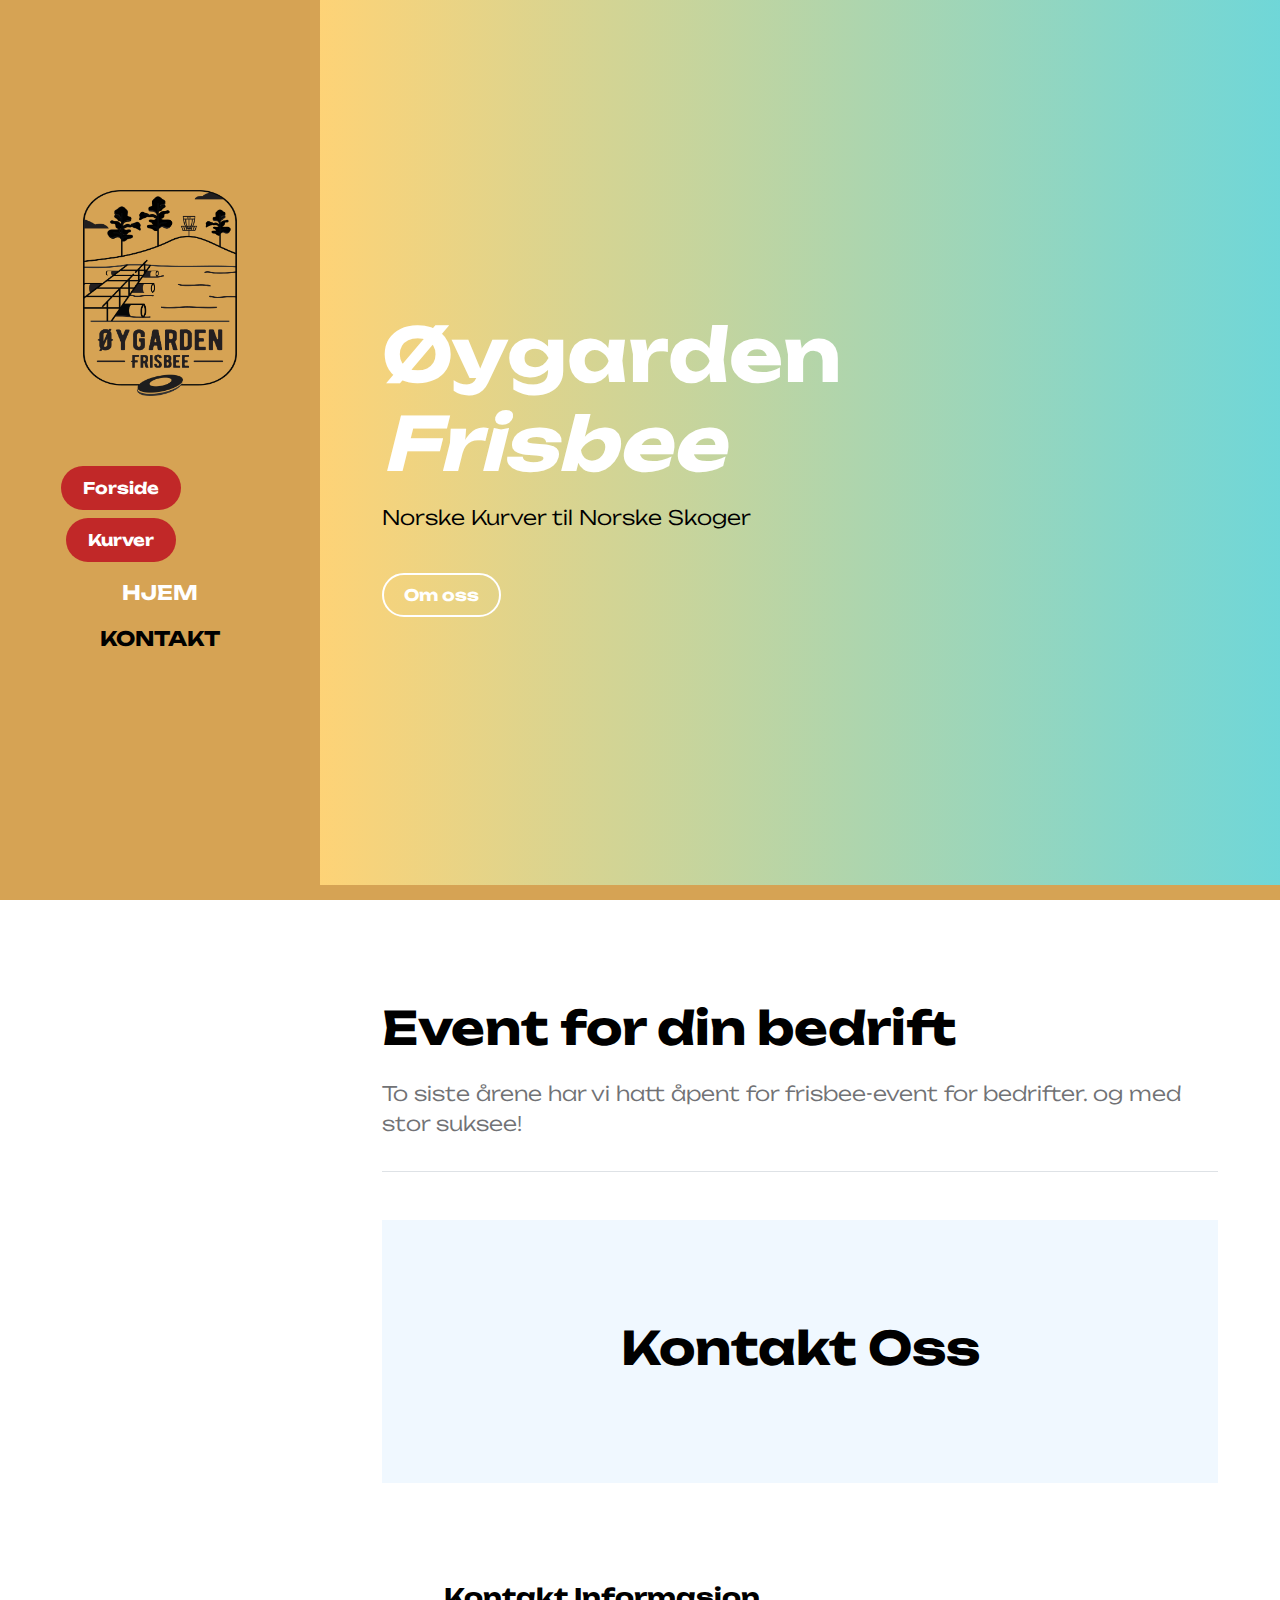
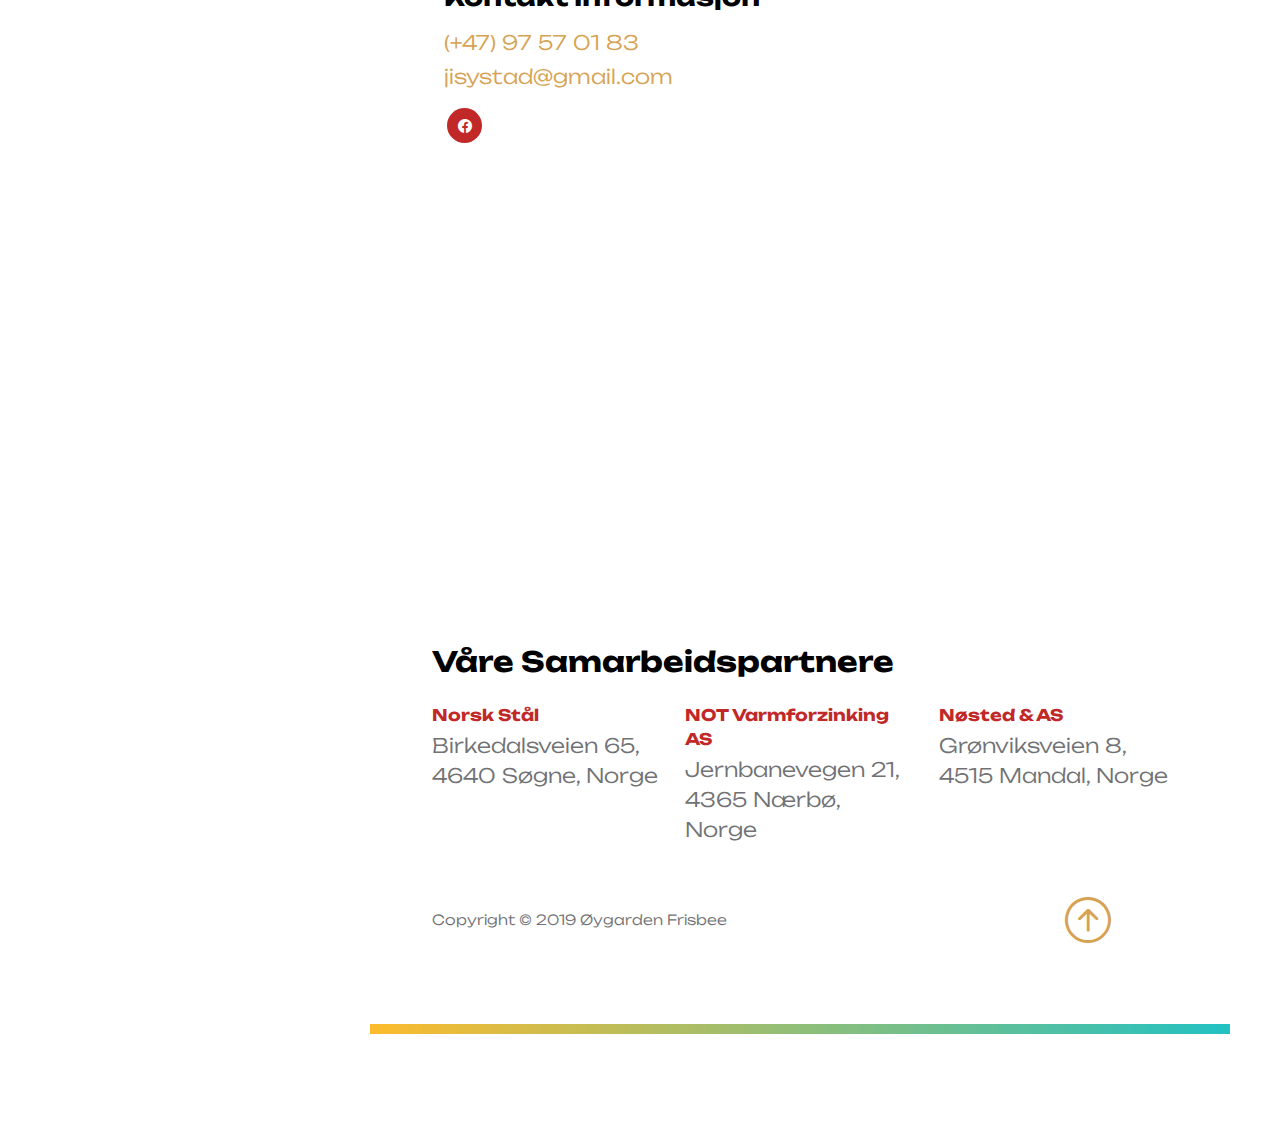
==== Frisbee_event.html @ 2bc6d555 "..." ====
<!doctype html>

<html lang="en">
    <head>
        <meta name="google-site-verification" content="99GQtSZN6uLijTsMwN8VBqobpxUEq3Imoh3JrUAR_5c" />
        <meta charset="utf-8">
        <meta name="viewport" content="width=device-width, initial-scale=1">

        <meta name="description" content="">
        <meta name="author" content="">

        <title>Øygarden</title>

        <!-- CSS FILES -->        
        <link rel="preconnect" href="https://fonts.googleapis.com">
        
        <link rel="preconnect" href="https://fonts.gstatic.com" crossorigin>

        <link href="https://fonts.googleapis.com/css2?family=Unbounded:wght@300;500&display=swap" rel="stylesheet">

        <link href="css/bootstrap.min.css" rel="stylesheet">

        <link href="css/bootstrap-icons.css" rel="stylesheet">

        <link href="css/templatemo-barber-shop.css" rel="stylesheet">

        <link rel="stylesheet" href="css/flipper.css">
<!--

TemplateMo 585 Barber Shop

https://templatemo.com/tm-585-barber-shop

-->
    </head>
    <script>
        window.si = window.si || function () { (window.siq = window.siq || []).push(arguments); };
      </script>
      <script defer src="/_vercel/speed-insights/script.js"></script>
    
    <body>
    <SpeedInsights />

        <div class="container-fluid">
            <div class="row">

                <button class="navbar-toggler d-md-none collapsed" type="button" data-bs-toggle="collapse" data-bs-target="#sidebarMenu" aria-controls="sidebarMenu" aria-expanded="false" aria-label="Toggle navigation">
                    <span class="navbar-toggler-icon"></span>
                </button>

                <nav id="sidebarMenu" class="col-md-4 col-lg-3 d-md-block sidebar collapse p-0">

                    <div class="position-sticky sidebar-sticky d-flex flex-column justify-content-center align-items-center">
                        <a class="navbar-brand" href="index.html">
                            <img src="images/oygarden-logo.png" class="logo-image img-fluid" align="">
                        </a>

                        <ul class="nav flex-column">
                            <div class="col-lg-8 col-12">
                                
                                
                                <a class="btn custom-btn smoothscroll mb-2 " href="index.html">Forside</a>
                                <a class="btn custom-btn smoothscroll mb-2" href="Norskpeoduserte_Kurver.html">Kurver</a>
                                <br>
                            </div>
                            <li class="nav-item">
                                <a class="nav-link click-scroll" href="#section_1">Hjem</a>
                            </li>
                            <!--
                            <li class="nav-item">
                                <a class="nav-link click-scroll" href="#section_2">Vår Historie</a>
                            </li>

                            <li class="nav-item">
                                <a class="nav-link click-scroll" href="#section_3">Kurv Produsent</a>
                            </li>
                            <li class="nav-item">
                                <a class="nav-link click-scroll" href="#section_4">Frisbee Event</a>
                            </li>  -->
                            <li class="nav-item">
                                <a class="nav-link click-scroll" href="#section_5">Kontakt</a>
                            </li>
                        </ul>
                    </div>
                </nav>

                
                <div class="col-md-8 ms-sm-auto col-lg-9 p-0">
                    <section class="img_event hero-section d-flex justify-content-center align-items-center" id="section_1">

                            <div class="container">
                                <div class="row">

                                    <div class="col-lg-8 col-12">
                                        <h1 class="text-white mb-lg-3 mb-4"><strong>Øygarden <em>Frisbee</em></strong></h1>
                                        <p class="text-black">Norske Kurver til Norske Skoger</p>
                                        <br>
                                        <a class="btn custom-btn custom-border-btn custom-btn-bg-white smoothscroll me-2 mb-2" href="#section_2">Om oss</a>

                                        <!-- <a class="btn custom-btn smoothscroll mb-2" href="#section_3">What we do</a> -->
                                    </div>
                                </div>
                            </div>

                            <!-- <div class="custom-block d-lg-flex flex-column justify-content-center align-items-center">
                                <img src="images/vintage-chair-barbershop.jpg" class="custom-block-image img-fluid" alt="">

                                <h4><strong class="text-white">Hurry Up! Get good haircut.</strong></h4>

                                <a href="#booking-section" class="smoothscroll btn custom-btn custom-btn-italic mt-3">Book a seat</a>
                            </div> -->
                    </section>


                    <section class="about-section section-padding" id="section_2">
                        <div class="container">
                            <div class="row">

                                <div class="col-lg-12 col-12 mx-auto">
                                    <h2 class="mb-4">Event for din bedrift</h2>

                                    <div class="border-bottom pb-3 mb-5">
                                        <p>To siste årene har vi hatt åpent for frisbee-event for bedrifter. og med stor suksee!</p>
                                        <!-- <a href="https://templatemo.com/page/1" target="_blank">TemplateMo</a> -->
                                    </div>
                                </div>
                                                <section class="contact-section" id="section_5">
                    <div class="section-padding section-bg">
                        <div class="container">
                            <div class="row">   

                                <div class="col-lg-8 col-12 mx-auto">
                                    <h2 class="text-center">Kontakt Oss</h2>
                                </div>
                            </div>
                        </div>
                    </div>
                    

                    <div class="section-padding">
                        <div class="container">
                            <div class="row">

                                <div class="col-lg-6 col-12">
                                    <h5 class="mb-3"><strong>Kontakt</strong> Informasjon</h5>

                                    <p class="text-white d-flex mb-1">
                                        <a href="tel: 97570183" class="site-footer-link">
                                            (+47) 
                                            97 57 01 83
                                        </a>
                                    </p>

                                    <p class="text-white d-flex">
                                        <a href="mailto:jisystad@gmail.com" class="site-footer-link">
                                            jisystad@gmail.com
                                        </a>
                                    </p>

                                    <ul class="social-icon">
                                        <li class="social-icon-item">
                                            <a href="https://www.facebook.com/profile.php?id=100069948341157" class="social-icon-link bi-facebook">
                                            </a>
                                        </li>
            
                                        
                                    </ul>
                                </div>

                               

                                <div class="col-lg-12 col-12 mx-auto mt-5 pt-5">
                                    <iframe class="google-map" src="https://www.google.com/maps/embed?pb=!1m18!1m12!1m3!1d2104.574949823341!2d7.667216677283256!3d58.16422140373099!2m3!1f0!2f0!3f0!3m2!1i1024!2i768!4f13.1!3m3!1m2!1s0x46381f84f6355f0b%3A0x8a8f4943de258a94!2s%C3%98ygarden%20Frisbeegolf%20bane!5e0!3m2!1sno!2sno!4v1705247884808!5m2!1sno!2sno" width="100%" height="300" style="border:0;" allowfullscreen="" loading="lazy" referrerpolicy="no-referrer-when-downgrade"></iframe>
                                </div>

                            </div>
                        </div>
                    </div>

                </section>
                <footer class="site-footer">
                    <div class="container">
                        <div class="row">

                            <div class="col-lg-12 col-12">
                                <h4 class="site-footer-title mb-4">Våre Samarbeidspartnere</h4>
                            </div>

                            <div class="col-lg-4 col-md-6 col-11">
                                <div class="site-footer-thumb">
                                    <strong class="mb-1">Norsk Stål</strong>

                                    <p>Birkedalsveien 65, 4640 Søgne, Norge</p>
                                </div>
                            </div>

                            <div class="col-lg-4 col-md-6 col-11">
                                <div class="site-footer-thumb">
                                    <strong class="mb-1">NOT Varmforzinking AS</strong>

                                    <p>Jernbanevegen 21, 4365 Nærbø, Norge</p>
                                </div>
                            </div>

                            <div class="col-lg-4 col-md-6 col-11">
                                <strong class="mb-1">Nøsted & AS</strong>

                                <p>Grønviksveien 8, 4515 Mandal, Norge</p>
                            </div>
                        </div>
                    </div>

                    <div class="site-footer-bottom">
                        <div class="container">
                            <div class="row align-items-center">

                                <div class="col-lg-8 col-12 mt-4">
                                    <p class="copyright-text mb-0">Copyright © 2019 Øygarden Frisbee 
                                </div>

                                <div class="col-lg-2 col-md-3 col-3 mt-lg-4 ms-auto">
                                    <a href="#section_1" class="back-top-icon smoothscroll" title="Back Top">
                                        <i class="bi-arrow-up-circle"></i>
                                    </a>
                                </div>

                            </div>
                        </div>
                    </div>
                </footer>
            </div>

        <!-- JAVASCRIPT FILES -->
        <script src="js/jquery.min.js"></script>
        <script src="js/bootstrap.min.js"></script>
        <script src="js/click-scroll.js"></script>
        <script src="js/custom.js"></script>
        <script src="js/flipp.js"></script>

    </body>
</html>
---- css/templatemo-barber-shop.css ----
/*

TemplateMo 585 Barber Shop

https://templatemo.com/tm-585-barber-shop

*/


/*---------------------------------------
  CUSTOM PROPERTIES ( VARIABLES )             
-----------------------------------------*/
:root {
  --white-color:                  #ffffff;
  --primary-color:                #d6a354;
  --secondary-color:              #c12828;
  --section-bg-color:             #f0f8ff;
  --custom-btn-bg-color:          #c12828;
  --custom-btn-bg-hover-color:    #FDBB2D;
  --dark-color:                   #000000;
  --p-color:                      #717275;
  --border-color:                 #7fffd4;
  --link-hover-color:             #B22727;

  --body-font-family:             'Unbounded', cursive;

  --h1-font-size:                 74px;
  --h2-font-size:                 46px;
  --h3-font-size:                 32px;
  --h4-font-size:                 28px;
  --h5-font-size:                 24px;
  --h6-font-size:                 22px;
  --p-font-size:                  20px;
  --btn-font-size:                16px;
  --copyright-font-size:          14px;

  --border-radius-large:          100px;
  --border-radius-medium:         20px;
  --border-radius-small:          10px;

  --font-weight-thin:             200;
  --font-weight-light:            300;
  --font-weight-normal:           400;
  --font-weight-bold:             700;
}

body {
  background-color: var(--white-color);
  font-family: var(--body-font-family); 
}


/*---------------------------------------
  TYPOGRAPHY               
-----------------------------------------*/

h2,
h3,
h4,
h5,
h6 {
  color: var(--dark-color);
}

h1,
h2,
h3,
h4,
h5,
h6 {
  font-weight: var(--font-weight-bold);
}

h1 {
  font-size: var(--h1-font-size);
}

h2 {
  font-size: var(--h2-font-size);
}

h3 {
  font-size: var(--h3-font-size);
}

h4 {
  font-size: var(--h4-font-size);
}

h5 {
  font-size: var(--h5-font-size);
}

h6 {
  font-size: var(--h6-font-size);
}

p {
  color: var(--p-color);
  font-size: var(--p-font-size);
  font-weight: var(--font-weight-light);
}

ul li {
  color: var(--p-color);
  font-size: var(--p-font-size);
  font-weight: var(--font-weight-light);
}

a, 
button {
  touch-action: manipulation;
  transition: all 0.3s;
}

a {
  display: inline-block;
  color: var(--primary-color);
  text-decoration: none;
}

a:hover {
  color: var(--link-hover-color);
}

b,
strong {
  font-weight: var(--font-weight-bold);
}


/*---------------------------------------
  SECTION               
-----------------------------------------*/
.section-padding {
  padding: 100px 50px;
}

.section-bg {
  background-color: var(--section-bg-color);
}

.section-overlay {
  background-color: var(--dark-color);
  position: absolute;
  top: 0;
  left: 0;
  pointer-events: none;
  width: 100%;
  height: 100%;
  opacity: 0.45;
}

.section-overlay + .container {
  position: relative;
}

.back-top-icon {
  font-size: var(--h2-font-size);
}


/*---------------------------------------
  CUSTOM BLOCK BACKGROUND OVERLAY               
-----------------------------------------*/
.custom-block-bg-overlay-wrap {
  background: var(--primary-color);
  border-radius: var(--border-radius-medium);
  transition: all 0.3s ease;
}

.custom-block-bg-overlay-wrap:hover {
  background: linear-gradient(90deg, #FDBB2D 0%, #22C1C3 100%);
  transform: scale(1.05);
}

.custom-block-bg-overlay-image {
  border-radius: var(--border-radius-medium);
  display: block;
  margin: auto;
  height: 100%;
  object-fit: cover;
  transform: rotate(8deg);
}

.custom-block-bg-overlay-wrap:hover .team-info {
  bottom: 10px;
}


/*---------------------------------------
  CUSTOM BUTTON               
-----------------------------------------*/
.custom-btn {
  background: var(--custom-btn-bg-color);
  border: 2px solid transparent;
  border-radius: var(--border-radius-large);
  color: var(--white-color);
  font-size: var(--btn-font-size);
  font-weight: var(--font-weight-bold);
  line-height: normal;
  transition: all 0.3s;
  padding: 10px 20px;
}

.custom-btn:hover {
  background: var(--custom-btn-bg-hover-color);
  color: var(--white-color);
}

.custom-border-btn {
  background: transparent;
  border: 2px solid var(--custom-btn-bg-color);
  color: var(--custom-btn-bg-color);
}

.custom-btn-bg-white {
  border-color: var(--white-color);
  color: var(--white-color);
}

.custom-btn-italic {
  font-style: italic;
}


/*---------------------------------------
  NAVIGATION              
-----------------------------------------*/
.sidebar {
  background: var(--primary-color);
  background-repeat: no-repeat;
  background-size: cover;
  background-position: center;
  position: fixed;
  top: 0;
  bottom: 0;
  left: 0;
  z-index: 100;
  padding: 50px 0 0;
}

.sidebar-sticky {
  height: calc(100vh - 48px);
  overflow-x: hidden;
  overflow-y: auto;
  text-align: center;
  position: relative;
}

.navbar {
  background: transparent;
  z-index: 9;
}

.logo-image {
  width: 154px;
  height: auto;
  margin-bottom: 70px;
}

#sidebarMenu .nav-link {
  color: var(--dark-color);
  font-size: var(--p-font-size);
  font-weight: var(--font-weight-bold);
  text-transform: uppercase;
  position: relative;
}

#sidebarMenu .nav-link.active, 
#sidebarMenu .nav-link:hover {
  color: var(--white-color);
}

.navbar-toggler {
  background: var(--primary-color);
  border-radius: var(--border-radius-large);
  position: fixed;
  top: 0;
  bottom: 0;
  right: 0;
  z-index: 222;
  border: 0;
  padding: 0;
  cursor: pointer;
  margin: 25px;
  width: 55px;
  height: 55px;
  outline: none;
}

.navbar-toggler:focus {
  outline: none;
  box-shadow: none;
}

.navbar-toggler[aria-expanded="true"] .navbar-toggler-icon {
  background: transparent;
}

.navbar-toggler[aria-expanded="true"] .navbar-toggler-icon:before,
.navbar-toggler[aria-expanded="true"] .navbar-toggler-icon:after {
  transition: top 300ms 50ms ease, -webkit-transform 300ms 350ms ease;
  transition: top 300ms 50ms ease, transform 300ms 350ms ease;
  transition: top 300ms 50ms ease, transform 300ms 350ms ease, -webkit-transform 300ms 350ms ease;
  top: 0;
}

.navbar-toggler[aria-expanded="true"] .navbar-toggler-icon:before {
  transform: rotate(45deg);
}

.navbar-toggler[aria-expanded="true"] .navbar-toggler-icon:after {
  transform: rotate(-45deg);
}

.navbar-toggler .navbar-toggler-icon {
  background: var(--white-color);
  transition: background 10ms 300ms ease;
  display: block;
  margin: auto;
  width: 25px;
  height: 2px;
  position: relative;
}

.navbar-toggler .navbar-toggler-icon:before,
.navbar-toggler .navbar-toggler-icon:after {
  transition: top 300ms 350ms ease, -webkit-transform 300ms 50ms ease;
  transition: top 300ms 350ms ease, transform 300ms 50ms ease;
  transition: top 300ms 350ms ease, transform 300ms 50ms ease, -webkit-transform 300ms 50ms ease;
  position: absolute;
  right: 0;
  left: 0;
  background: var(--white-color);
  width: 25px;
  height: 2px;
  content: '';
}

.navbar-toggler .navbar-toggler-icon::before {
  top: -8px;
}

.navbar-toggler .navbar-toggler-icon::after {
  top: 8px;
}


/*---------------------------------------
  HERO        
-----------------------------------------*/
.img_hjem {
  background-image: url('../images/framside.jpg');
}
/* Define a class for each page with different background images */
.img_kurv {
  background-image: url('../images/kurv_sogndal.jpg');
}

.img_event {
  background-image: url('../images/event_image.jpg');
}

/* Common styles for all hero sections */
.hero-section {
  background-repeat: no-repeat;
  background-attachment: fixed;
  background-size: cover;
  background-position: center;
  position: relative;
  overflow: hidden;
  padding: 50px;
  padding-bottom: 0;
  min-height: 665px;
  border-bottom: 15px solid var(--primary-color);
}


@media screen and (min-width: 991px) {
  .hero-section {
    height: calc(100vh - 0px);
  }
}

.hero-section::after {
  content: "";
  background: linear-gradient(90deg, #FDBB2D 0%, #22C1C3 100%);
  position: absolute;
  top: 0;
  right: 0;
  bottom: 0;
  left: 0;
  opacity: 0.65;
}

.hero-section .container {
  position: relative;
  z-index: 2;
}

.custom-block {
  border: 10px solid var(--primary-color);
  border-radius: 100%;
  position: absolute;
  z-index: 2;
  bottom: -60px;
  right: -60px;
  padding: 50px 90px 50px 50px;
  width: 360px;
  height: 360px;
}

.custom-block .custom-btn {
  background: var(--primary-color);
}

.custom-block .custom-btn:hover {
  background: var(--secondary-color);
}

.custom-block-image {
  border: 10px solid var(--primary-color);
  border-radius: 100%;
  position: absolute;
  top: -60px;
  right: 20px;
  left: 0;
  width: 120px;
  height: 120px;
  margin: auto;
  object-fit: cover;
}


/*---------------------------------------
  ABOUT              
-----------------------------------------*/
.about-section h6 {
  color: var(--secondary-color);
}

.about-section .custom-block-bg-overlay-image {
  width: 100%;
  max-height: 250px;
}

.about-section .custom-block-bg-overlay-wrap {
  position: relative;
}

.team-info {
  background: var(--white-color);
  border-radius: var(--border-radius-large);
  position: absolute;
  bottom: 0;
  right: 0;
  left: 0;
  margin: 10px 40px;
  padding: 10px 17px 10px 20px;
  transition: all 0.3s ease;
}


/*---------------------------------------
  FEATURED               
-----------------------------------------*/
.featured-section {
  background-image: url('../images/barber-customer-giving-high-five.jpg');
  background-repeat: no-repeat;
  background-attachment: fixed;
  background-size: cover;
  position: relative;
  text-align: center;
}

.featured-section h2 {
  color: var(--secondary-color);
}

.featured-section p {
  color: var(--white-color);
}

.featured-section strong {
  background: var(--primary-color);
  border-radius: var(--border-radius-medium);
  display: inline-block;
  margin-top: 10px;
  padding: 10px 20px;
}


/*---------------------------------------
  SERVICES             
-----------------------------------------*/
.services-thumb {
  border-radius: var(--border-radius-medium);
  position: relative;
  overflow: hidden;
}

.services-thumb:hover .services-info {
  border-color: var(--primary-color);
  border-width: 5px;
}

.services-thumb:hover .services-image {
  transform: scale(1.05);
}

.services-image {
  border-radius: var(--border-radius-medium);
  display: block;
  margin: auto;
  transition: all 0.3s;
}

.services-thumb-price {
  background: var(--primary-color);
  border-radius: var(--border-radius-medium);
  font-size: var(--copyright-font-size);
  margin-left: auto;
  padding: 5px 10px;
}

.services-info {
  border-radius: var(--border-radius-medium);
  border: 1px solid var(--white-color);
  position: absolute;
  top: 0;
  bottom: 0;
  right: 0;
  left: 0;
  margin: 20px;
  padding: 25px 30px;
  transition: all 0.3s ease;
}

.services-info h4 {
  color: var(--white-color);
}


/*---------------------------------------
  PRICE LIST             
-----------------------------------------*/
.price-list-section {
  padding-top: 100px;
  padding-bottom: 100px;
}

.price-list-thumb-wrap {
  padding-right: 50px;
}

.price-list-thumb {
  margin-bottom: 10px;
}

.price-list-thumb:last-child {
  margin-bottom: 0;
}

.price-list-thumb h6 strong {
  color: var(--primary-color);
}

.price-list-thumb-divider {
  background: var(--p-color);
  flex: auto;
  height: 2px;
  margin: auto 15px 0;
}

.price-list-section .custom-block-bg-overlay-wrap {
  padding: 0;
}


/*---------------------------------------
  BOOKING               
-----------------------------------------*/
.booking-section {
  background-image: url('../images/vintage-chair-barbershop.jpg');
  background-repeat: no-repeat;
  background-attachment: fixed;
  background-size: cover;
  background-position: center;
}

.booking-form {
  background: var(--white-color);
  border-radius: var(--border-radius-medium);
  padding: 65px;
}


/*---------------------------------------
  CONTACT               
-----------------------------------------*/
.google-map {
  border-radius: var(--border-radius-medium);
  filter: hue-rotate(45deg);
}

.contact-block-wrap {
  background: var(--primary-color);
  border-radius: var(--border-radius-medium);
  padding: 0;
  min-height: 200px;
}

.contact-block {
  background: var(--secondary-color);
  border-radius: var(--border-radius-medium);
  transform: rotate(8deg);
  height: 100%;
  padding: 20px 40px;
}

.contact-block h6 {
  transform: rotate(-8deg);
}

.contact-block .custom-icon {
  background: var(--primary-color);
  border-radius: var(--border-radius-large);
  display: block;
  width: 50px;
  height: 50px;
  line-height: 50px;
  text-align: center;
  position: relative;
}

.contact-block strong {
  display: block;
  color: var(--white-color);
  text-transform: uppercase;
  margin-top: 20px;
  margin-bottom: 10px;
}


/*---------------------------------------
  CUSTOM FORM               
-----------------------------------------*/
.custom-form .form-control {
  color: var(--p-color);
  margin-bottom: 24px;
  padding-top: 13px;
  padding-bottom: 13px;
  outline: none;
  transition: all 0.3s;
}

.custom-form .form-control:hover,
.custom-form .form-control:focus {
  background: var(--section-bg-color);
  border-color: transparent;
}

.custom-form button[type="submit"] {
  background: var(--custom-btn-bg-color);
  border: none;
  border-radius: var(--border-radius-large);
  color: var(--white-color);
  font-size: var(--p-font-size);
  font-weight: var(--font-weight-medium);
  transition: all 0.3s;
  margin-bottom: 0;
}

.custom-form button[type="submit"]:hover,
.custom-form button[type="submit"]:focus {
  background: var(--custom-btn-bg-hover-color);
  border-color: transparent;
}


/*---------------------------------------
  SITE FOOTER              
-----------------------------------------*/
.site-footer {
  position: relative;
  padding: 80px 50px;
  padding-top: 0;
}

.site-footer::after {
  content: "";
  background: linear-gradient(90deg, #FDBB2D 0%, #22C1C3 100%);
  position: absolute;
  right: 0;
  bottom: 0;
  left: 0;
  width: 100%;
  height: 10px;
}

.site-footer-links {
  padding-left: 0;
}

.site-footer-link-item {
  list-style: none;
  display: inline-block;
  margin-right: 15px;
}

.site-footer strong {
  display: block;
  color: var(--secondary-color);
}

.copyright-text {
  font-size: var(--copyright-font-size);
}


/*---------------------------------------
  SOCIAL ICON               
-----------------------------------------*/
.social-icon {
  margin: 0;
  padding: 0;
}

.social-icon-item {
  list-style: none;
  display: inline-block;
  vertical-align: top;
}

.social-icon-link {
  background: var(--secondary-color);
  border-radius: var(--border-radius-large);
  color: var(--white-color);
  font-size: var(--copyright-font-size);
  display: block;
  margin: 0 3px;
  text-align: center;
  width: 35px;
  height: 35px;
  line-height: 36px;
  transition: background 0.2s, color 0.2s;
}

.social-icon-link:hover {
  background: var(--primary-color);
  color: var(--white-color);
}

.social-icon-link span {
  display: block;
}


/*---------------------------------------
  RESPONSIVE STYLES               
-----------------------------------------*/
@media screen and (max-width: 1200px) {
  h1 {
    font-size: 62px;
  }
}

@media screen and (max-width: 991px) {
  h1 {
    font-size: 54px;
  }

  h2 {
    font-size: 36px;
  }

  h3 {
    font-size: 32px;
  }

  h4 {
    font-size: 28px;
  }

  h5 {
    font-size: 20px;
  }

  h6 {
    font-size: 18px;
  }

  .section-padding,
  .hero-section {
    padding: 50px 25px;
  }

  .custom-block {
    display: none;
  }
  
  .navbar {
    background-color: var(--dark-color);
  }

  .navbar-expand-lg .navbar-nav {
    padding-bottom: 30px;
  }

  .navbar-expand-lg .navbar-nav .nav-link {
    padding: 0;
  }

  .booking-form {
    padding: 45px;
  }
}

@media screen and (max-width: 767px) {
  .custom-btn {
    font-size: 14px;
    padding: 10px 20px;
  }
}

@media screen and (max-width: 480px) {
  h1 {
    font-size: 38px;
  }

  h2 {
    font-size: 28px;
  }

  h3 {
    font-size: 26px;
  }

  h4 {
    font-size: 22px;
  }

  h5 {
    font-size: 20px;
  }

  .services-info h4 {
    font-size: 20px;
  }

  .booking-form {
    padding: 35px;
  }
}
---- css/flipper.css ----
.flip-container {
    perspective: 1000px;
}

.flipper {
    transition: 0.6s;
    transform-style: preserve-3d;
    position: relative;
    height: 100%; /* Added height for better visibility */
}

.front.back {
    width: 100%;
    height: 100%;
    position: absolute;
    backface-visibility: hidden;
}

.front {
    z-index: 2;
}

.back {
    transform: rotateY(180deg);
    display: none; /* Initially hide the back side */
}

.flip-container.flipped .flipper {
    transform: rotateY(180deg);
}
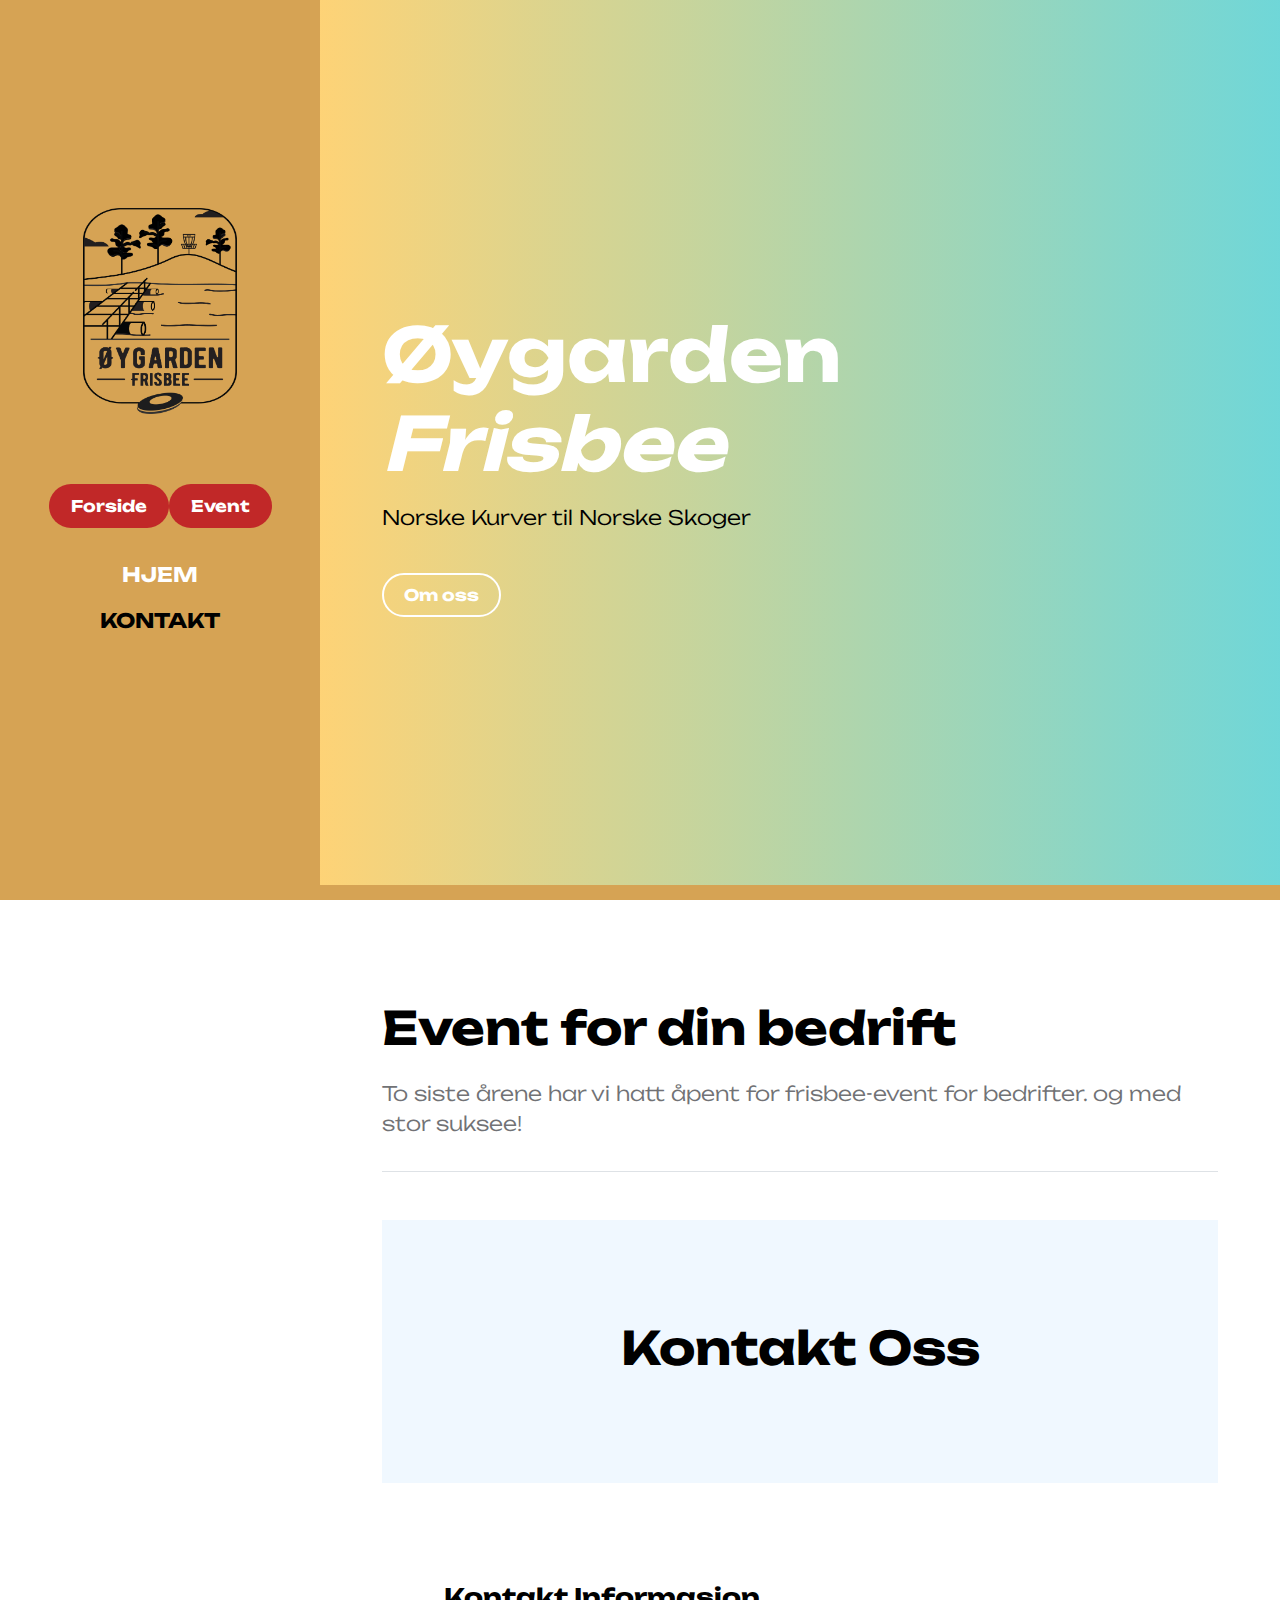
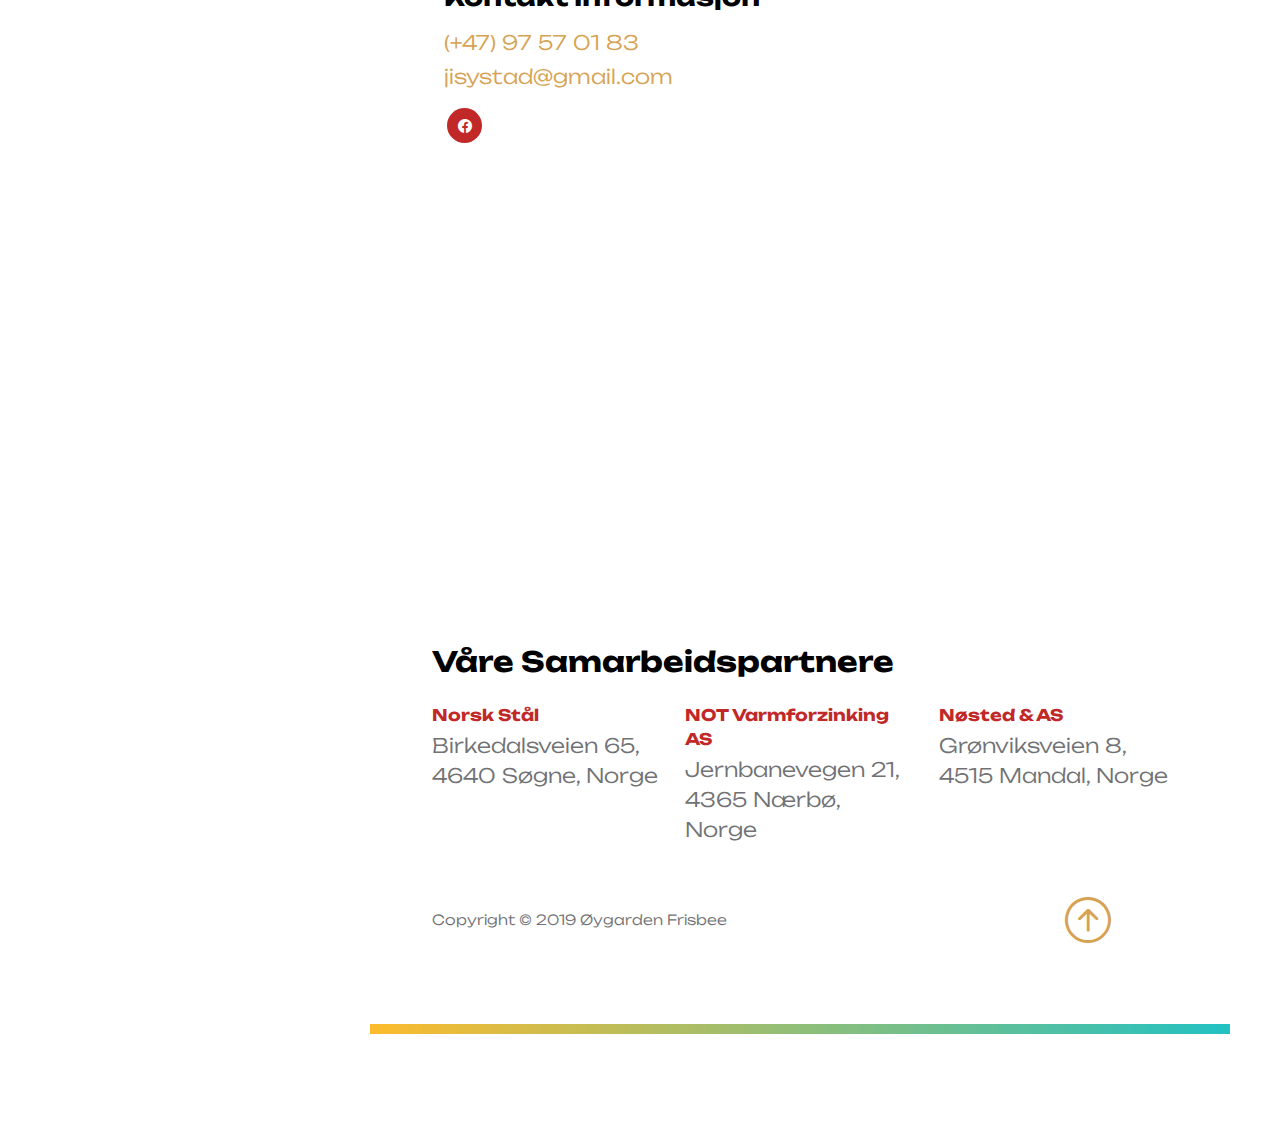
==== commit 8e3f1cdc: ".." ====
--- a/Frisbee_event.html
+++ b/Frisbee_event.html
@@ -54,15 +54,16 @@
                         <a class="navbar-brand" href="index.html">
                             <img src="images/oygarden-logo.png" class="logo-image img-fluid" align="">
                         </a>
-
+                            <ul class="nav flex">
+                                                        
+                                <a class="btn custom-btn smoothscroll mb-12" href="index.html">Forside</a>
+                                
+                                <a class="btn custom-btn smoothscroll mb-12" href="Frisbee_event.html">Event</a>
+                                                               
+                            </ul>   
+                            <br>
+                            
                         <ul class="nav flex-column">
-                            <div class="col-lg-8 col-12">
-                                
-                                
-                                <a class="btn custom-btn smoothscroll mb-2 " href="index.html">Forside</a>
-                                <a class="btn custom-btn smoothscroll mb-2" href="Norskpeoduserte_Kurver.html">Kurver</a>
-                                <br>
-                            </div>
                             <li class="nav-item">
                                 <a class="nav-link click-scroll" href="#section_1">Hjem</a>
                             </li>
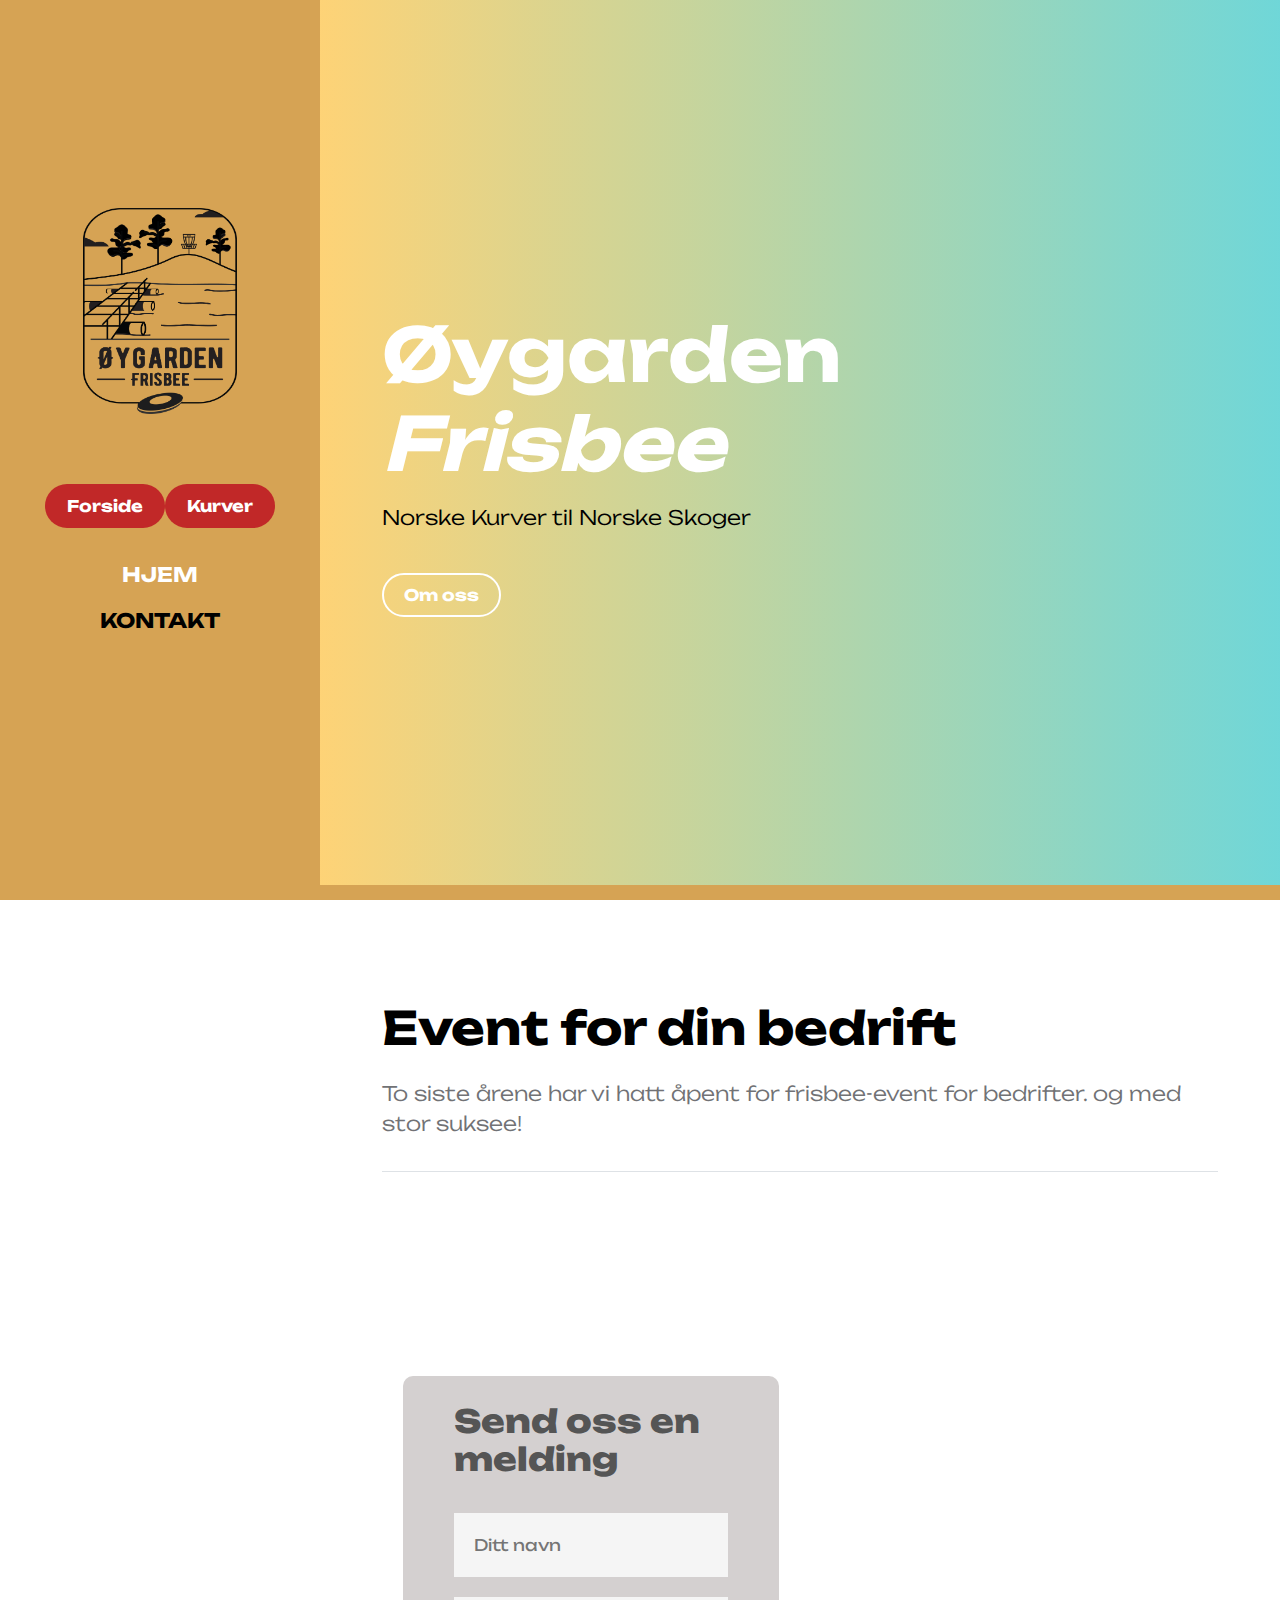
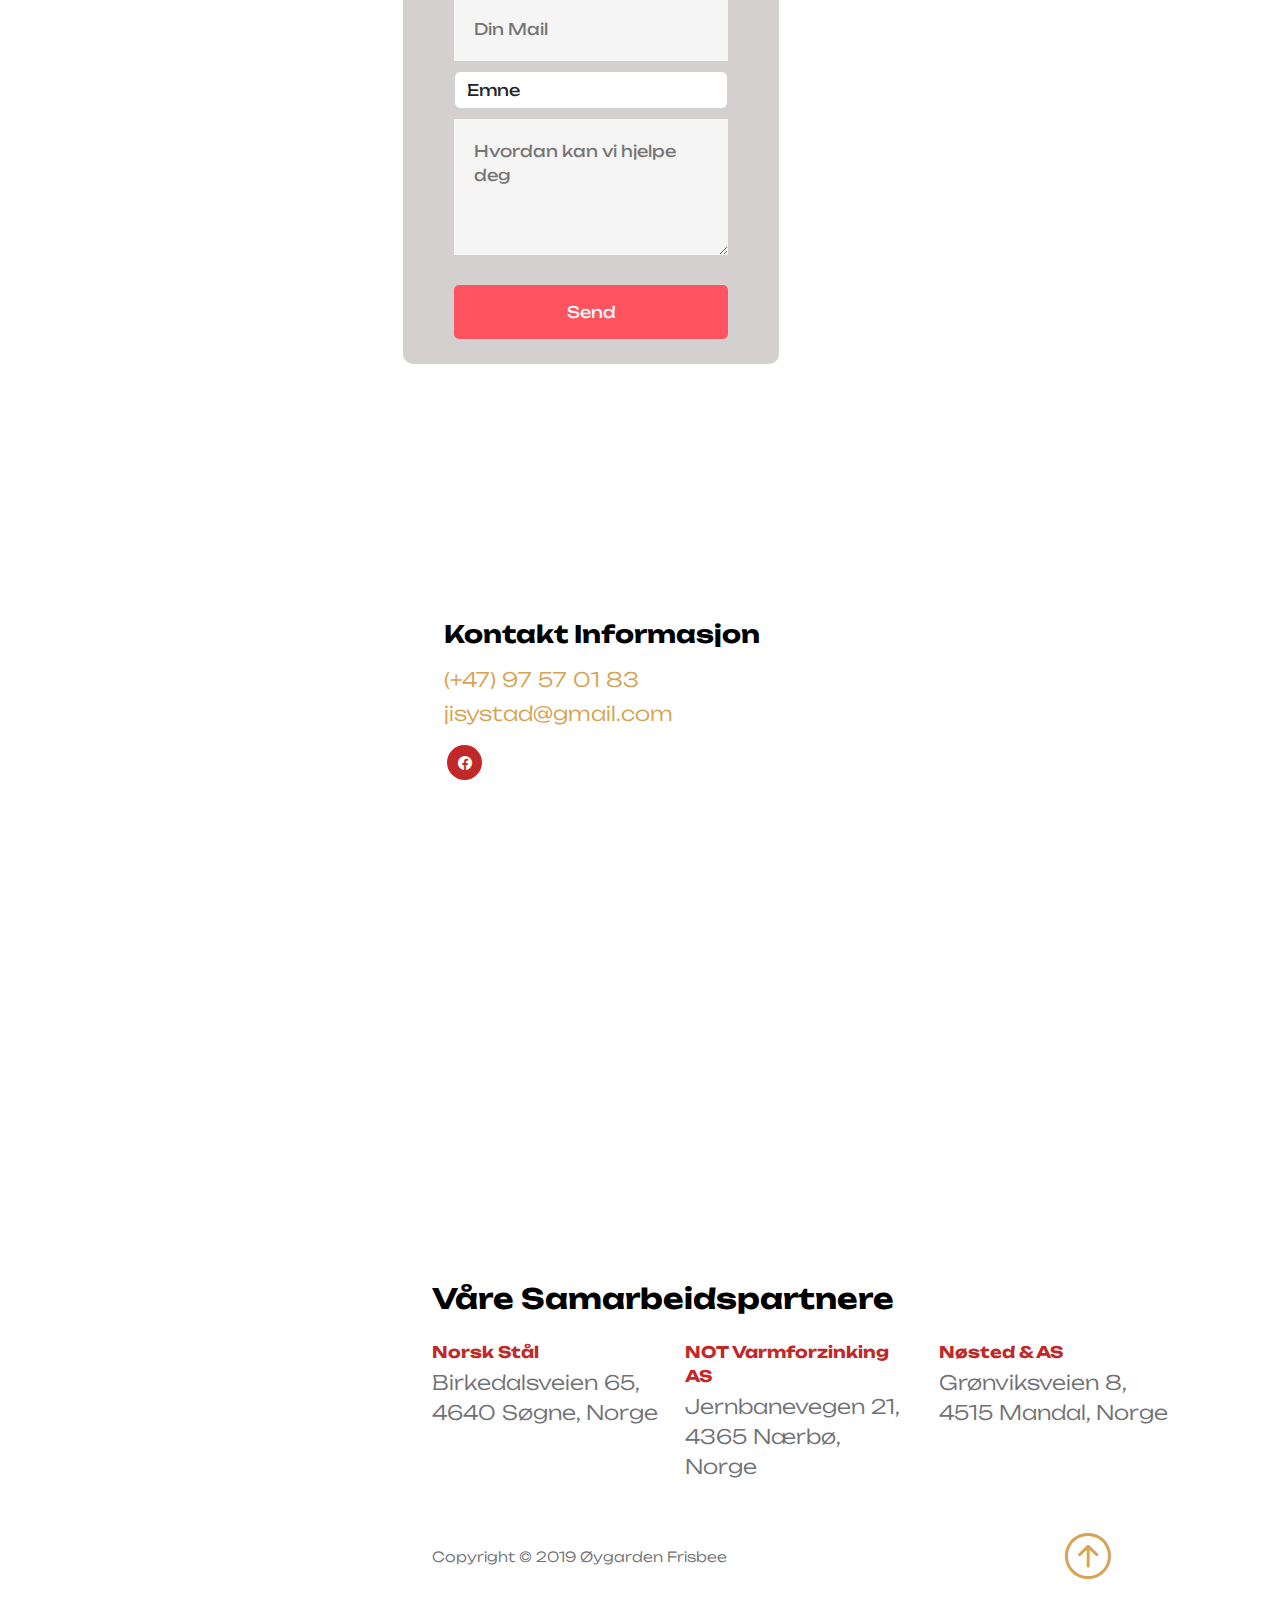
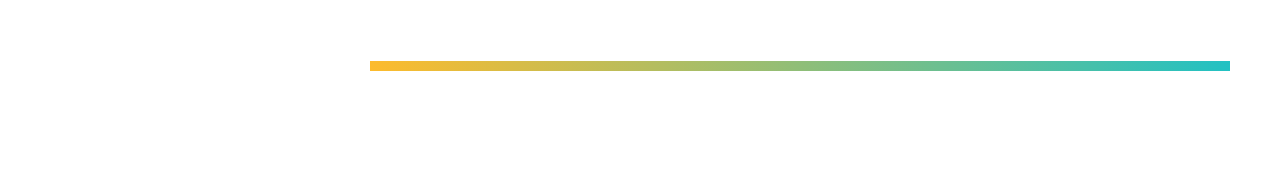
==== commit 6cb8f711: "Fiksa litt på email" ====
--- a/Frisbee_event.html
+++ b/Frisbee_event.html
@@ -25,6 +25,8 @@
         <link href="css/templatemo-barber-shop.css" rel="stylesheet">
 
         <link rel="stylesheet" href="css/flipper.css">
+
+        <link href="css/style.css" rel="stylesheet">
 <!--
 
 TemplateMo 585 Barber Shop
@@ -58,7 +60,7 @@
                                                         
                                 <a class="btn custom-btn smoothscroll mb-12" href="index.html">Forside</a>
                                 
-                                <a class="btn custom-btn smoothscroll mb-12" href="Frisbee_event.html">Event</a>
+                                <a class="btn custom-btn smoothscroll mb-12" href="Norskpeoduserte_Kurver.html">Kurver</a>
                                                                
                             </ul>   
                             <br>
@@ -126,17 +128,26 @@
                                     </div>
                                 </div>
                                                 <section class="contact-section" id="section_5">
-                    <div class="section-padding section-bg">
-                        <div class="container">
-                            <div class="row">   
-
-                                <div class="col-lg-8 col-12 mx-auto">
-                                    <h2 class="text-center">Kontakt Oss</h2>
-                                </div>
-                            </div>
-                        </div>
-                    </div>
                     
+                    <div class="col-lg-6 col-12">
+                        
+                        <div class="container_form">
+                            <form method="post">    
+                                <h3 class="mb-4">Send oss en melding</h3>
+                                <input type="text" id="name" placeholder="Ditt navn" required>
+                                <input type="email" id="email" placeholder="Din Mail" required>
+                                <select id="subject" required class="form-control">
+                                    <option value="" disabled selected>Emne</option>
+                                    <option value="Kurver">Kurver</option>
+                                    <option value="Event">Event</option>
+                                    <option value="Annet">Annet</option>
+                                </select>
+                                <textarea id="message" rows="4" placeholder="Hvordan kan vi hjelpe deg" cols="30" rows="10"></textarea>
+                                <button id="btn">Send</button>
+                            </form>
+                           
+                        </div>
+                    </div>
 
                     <div class="section-padding">
                         <div class="container">
@@ -237,6 +248,7 @@
         <script src="js/click-scroll.js"></script>
         <script src="js/custom.js"></script>
         <script src="js/flipp.js"></script>
+        <script src="js/mail.js"></script>
 
     </body>
 </html>
--- a/css/style.css
+++ b/css/style.css
@@ -0,0 +1,46 @@
+
+
+.container_form{
+    width: 100%;
+    height: 100vh;
+    
+    display: flex;
+    justify-content: center;
+    align-items: center;
+}
+
+form{
+    background: #d4d0d0;
+    display: flex;
+    flex-direction: column;
+    padding: 2vw 4vw;
+    border-radius: 10px;
+    max-width: 600px;
+    width: 90%;
+}
+
+form h3{
+    margin-bottom: 20px;
+    color: #555;
+    font-weight: 800;
+}
+
+form input, form textarea{
+    border: 0;
+    margin: 10px 0;
+    padding: 20px;
+    outline: none;
+    background: #f5f5f5;
+}
+form button{
+    margin-top: 20px;
+    padding: 15px;
+    background: #ff5361;
+    color: #fff;
+
+    cursor: pointer;
+    border: 0;
+    outline: none;
+    border-radius: 5px;
+    transition: .3s;
+}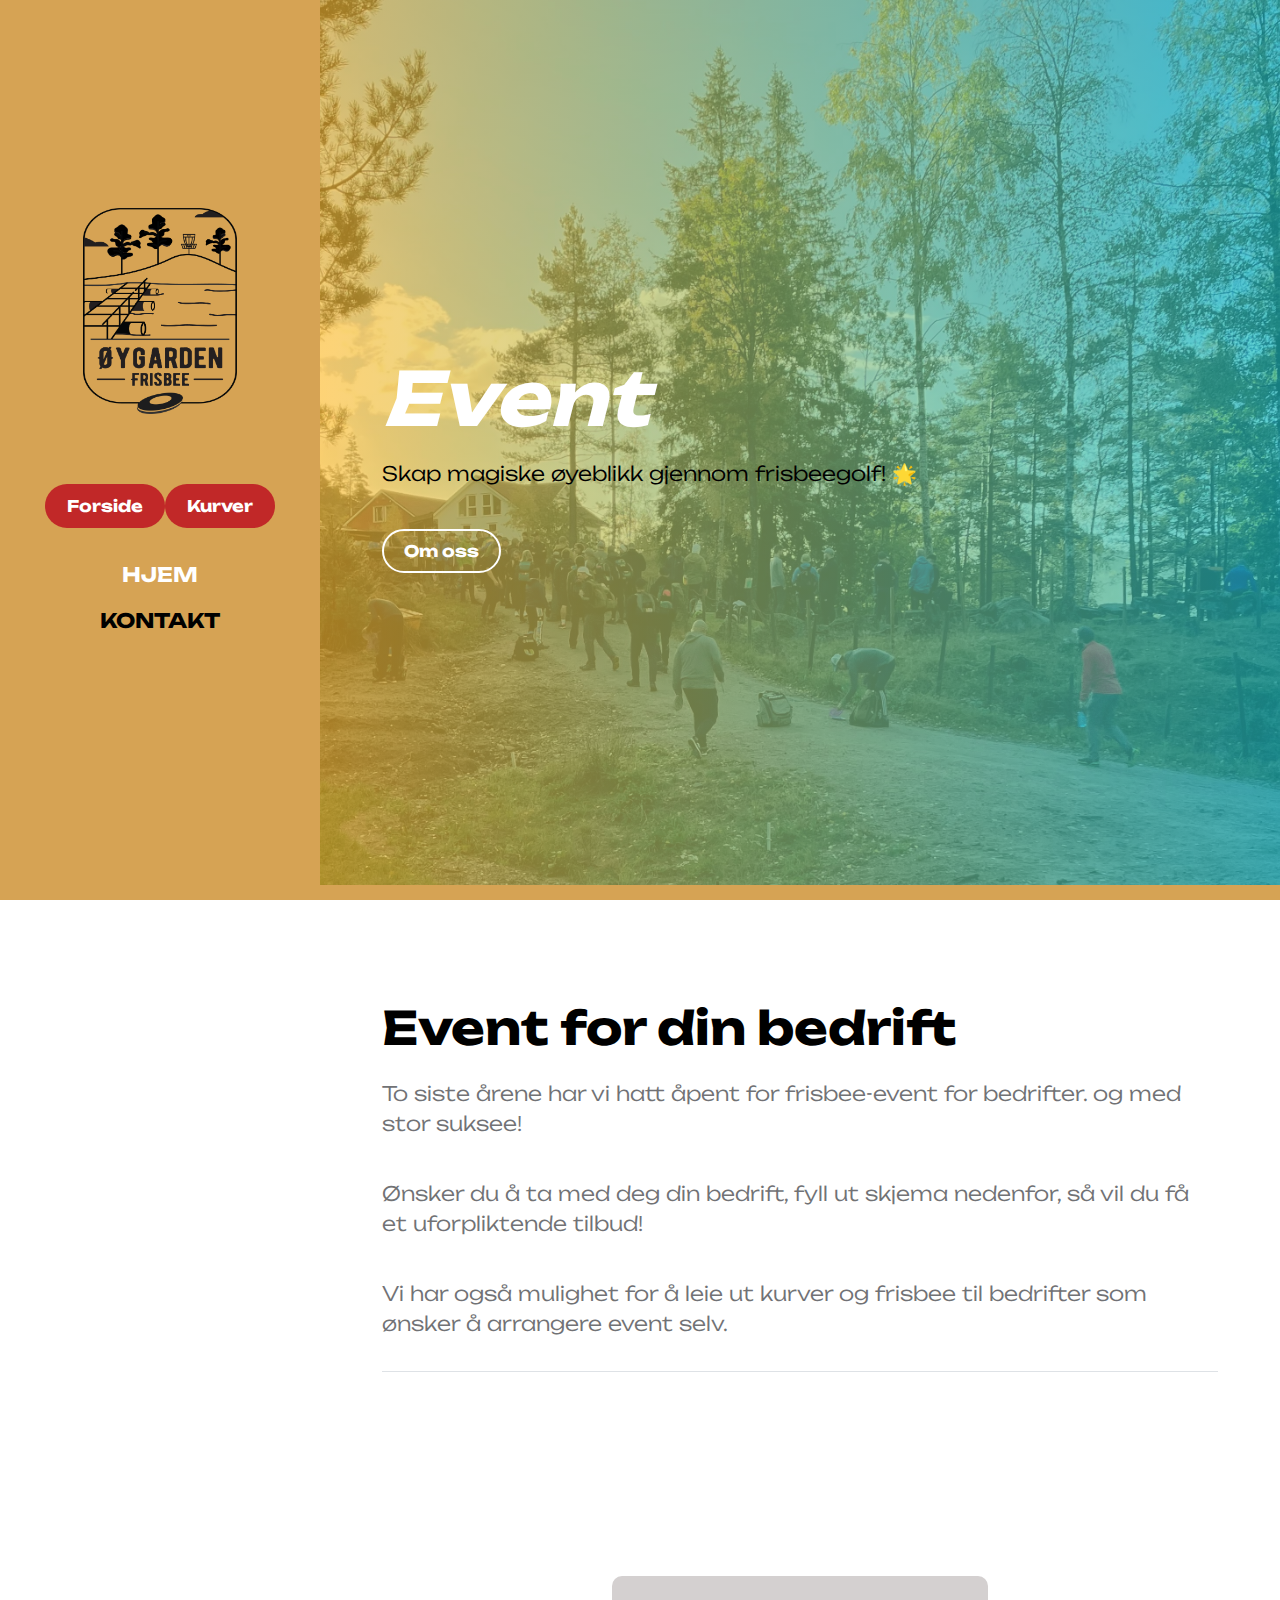
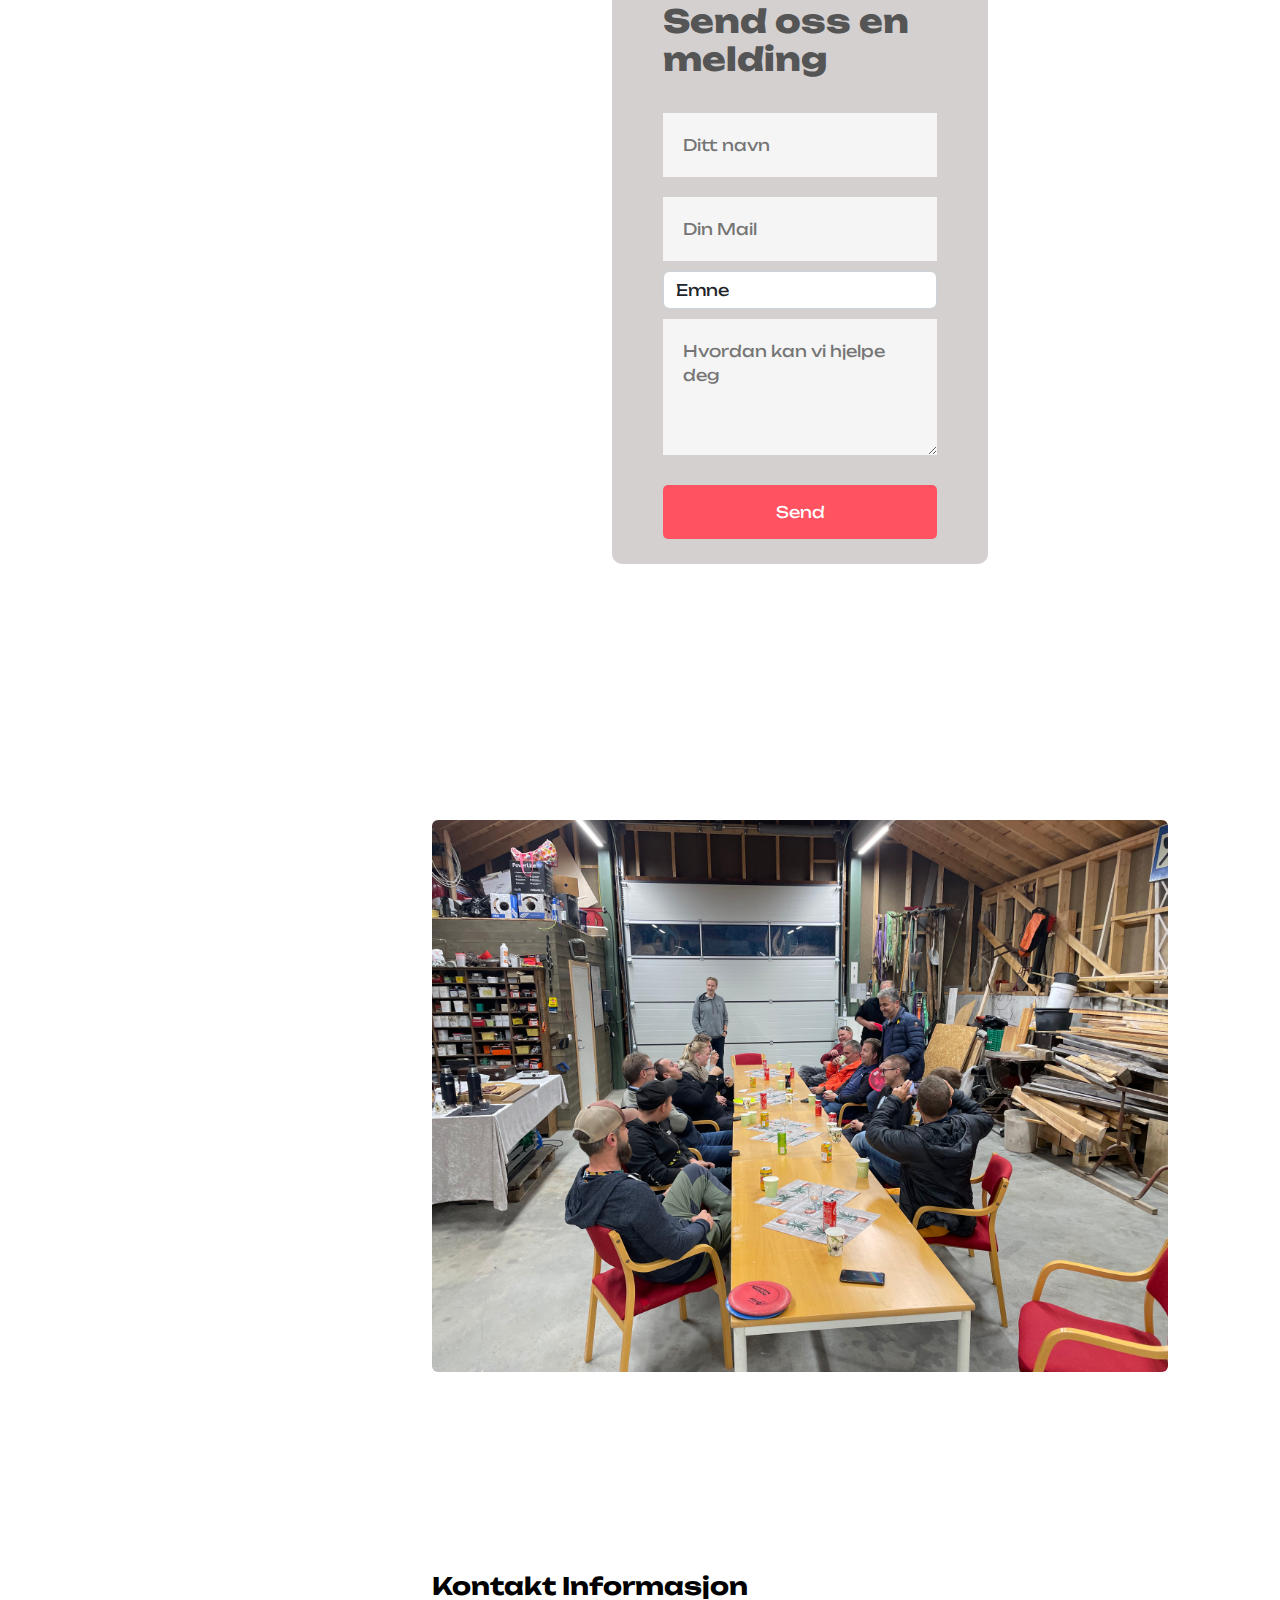
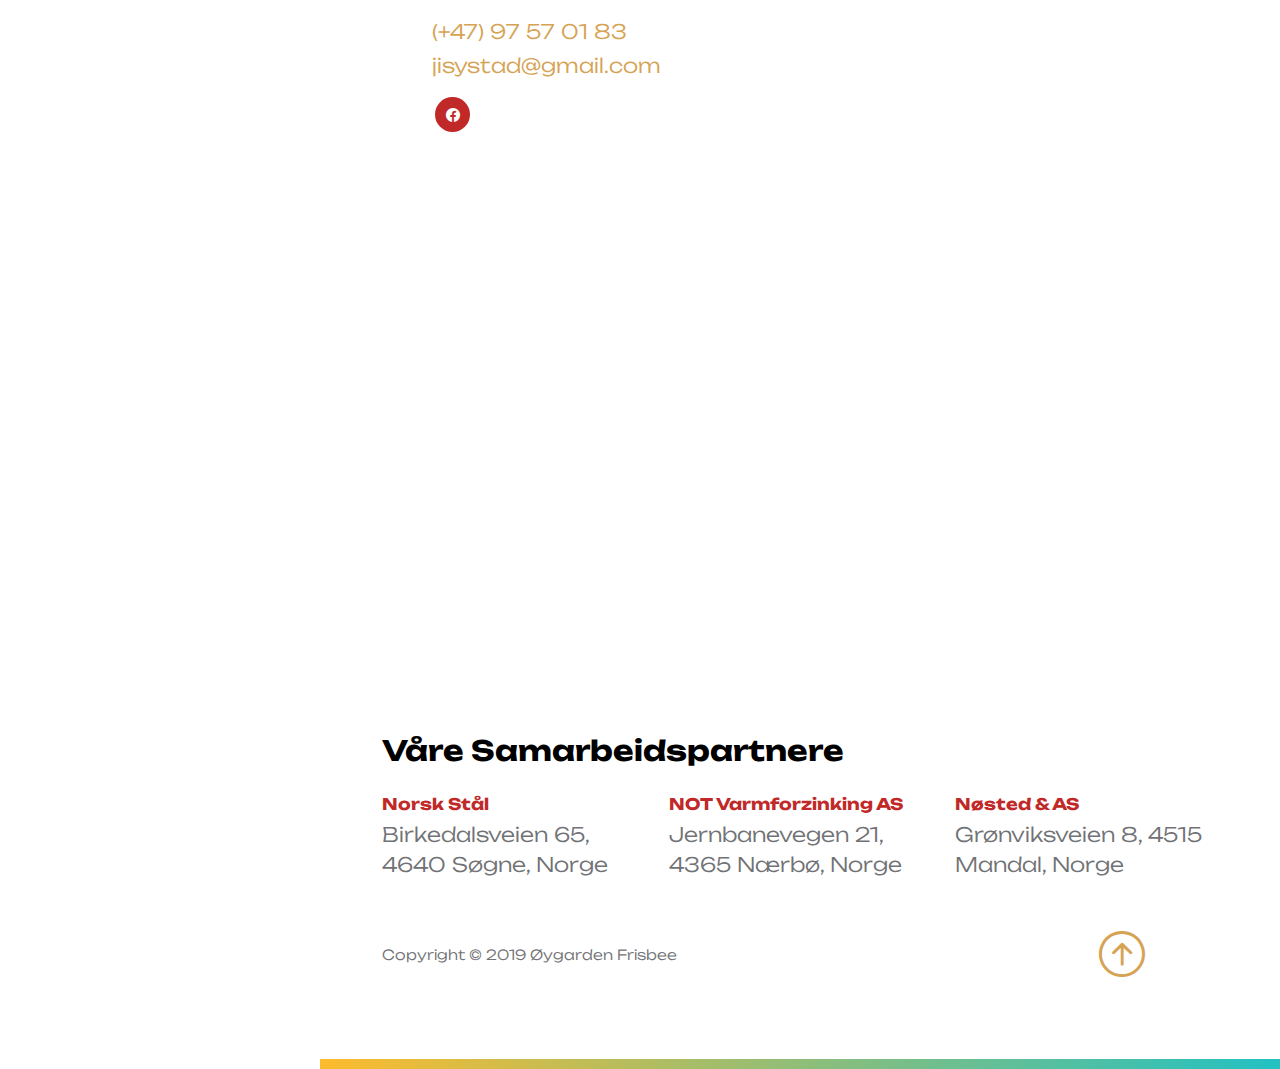
==== commit a5ab7f24: "finnpuss" ====
--- a/Frisbee_event.html
+++ b/Frisbee_event.html
@@ -95,8 +95,8 @@
                                 <div class="row">
 
                                     <div class="col-lg-8 col-12">
-                                        <h1 class="text-white mb-lg-3 mb-4"><strong>Øygarden <em>Frisbee</em></strong></h1>
-                                        <p class="text-black">Norske Kurver til Norske Skoger</p>
+                                        <h1 class="text-white mb-lg-3 mb-4"><strong><em>Event</em></strong></h1>
+                                        <p class="text-black">Skap magiske øyeblikk gjennom frisbeegolf! 🌟</p>
                                         <br>
                                         <a class="btn custom-btn custom-border-btn custom-btn-bg-white smoothscroll me-2 mb-2" href="#section_2">Om oss</a>
 
@@ -124,31 +124,43 @@
 
                                     <div class="border-bottom pb-3 mb-5">
                                         <p>To siste årene har vi hatt åpent for frisbee-event for bedrifter. og med stor suksee!</p>
+                                        <br>
+                                        <p>Ønsker du å ta med deg din bedrift, fyll ut skjema nedenfor, så vil du få et uforpliktende tilbud!</p>
+                                        <br> 
+                                        <p>Vi har også mulighet for å leie ut kurver og frisbee til bedrifter som ønsker å arrangere event selv.</p>
                                         <!-- <a href="https://templatemo.com/page/1" target="_blank">TemplateMo</a> -->
                                     </div>
                                 </div>
-                                                <section class="contact-section" id="section_5">
+
                     
-                    <div class="col-lg-6 col-12">
+                    <section class="contact-section d-flex justify-content-center align-items-center" id="section_5">
                         
-                        <div class="container_form">
-                            <form method="post">    
-                                <h3 class="mb-4">Send oss en melding</h3>
-                                <input type="text" id="name" placeholder="Ditt navn" required>
-                                <input type="email" id="email" placeholder="Din Mail" required>
-                                <select id="subject" required class="form-control">
-                                    <option value="" disabled selected>Emne</option>
-                                    <option value="Kurver">Kurver</option>
-                                    <option value="Event">Event</option>
-                                    <option value="Annet">Annet</option>
-                                </select>
-                                <textarea id="message" rows="4" placeholder="Hvordan kan vi hjelpe deg" cols="30" rows="10"></textarea>
-                                <button id="btn">Send</button>
-                            </form>
-                           
-                        </div>
-                    </div>
-
+                    
+                        <div class="col-lg-6 col-12">
+                            
+                            <div class="container_form">
+                                <form method="post">    
+                                    <h3 class="mb-4">Send oss en melding</h3>
+                                    <input type="text" id="name" placeholder="Ditt navn" required>
+                                    <input type="email" id="email" placeholder="Din Mail" required>
+                                    <select id="subject" required class="form-control">
+                                        <option value="" disabled selected>Emne</option>
+                                        <option value="Kurver">Kurver</option>
+                                        <option value="Event">Event</option>
+                                        <option value="Annet">Annet</option>
+                                    </select>
+                                    <textarea id="message" rows="4" placeholder="Hvordan kan vi hjelpe deg" cols="30" rows="10"></textarea>
+                                    <button id="btn">Send</button>
+                                </form>
+                            
+                            </div>
+                        </div>
+                    </section>
+                    <div class="section-padding">
+                        <div class="container">
+                            <img src="images/event_garasje.jpg" alt="Event bilde" class="img-fluid rounded">
+                        </div>
+                    </div>
                     <div class="section-padding">
                         <div class="container">
                             <div class="row">
@@ -248,6 +260,7 @@
         <script src="js/click-scroll.js"></script>
         <script src="js/custom.js"></script>
         <script src="js/flipp.js"></script>
+        <script src="https://smtpjs.com/v3/smtp.js"></script>
         <script src="js/mail.js"></script>
 
     </body>
--- a/css/templatemo-barber-shop.css
+++ b/css/templatemo-barber-shop.css
@@ -359,7 +359,7 @@
 }
 
 .img_event {
-  background-image: url('../images/event_image.jpg');
+  background-image: url('../images/bedriftevent.jpg');
 }
 
 /* Common styles for all hero sections */
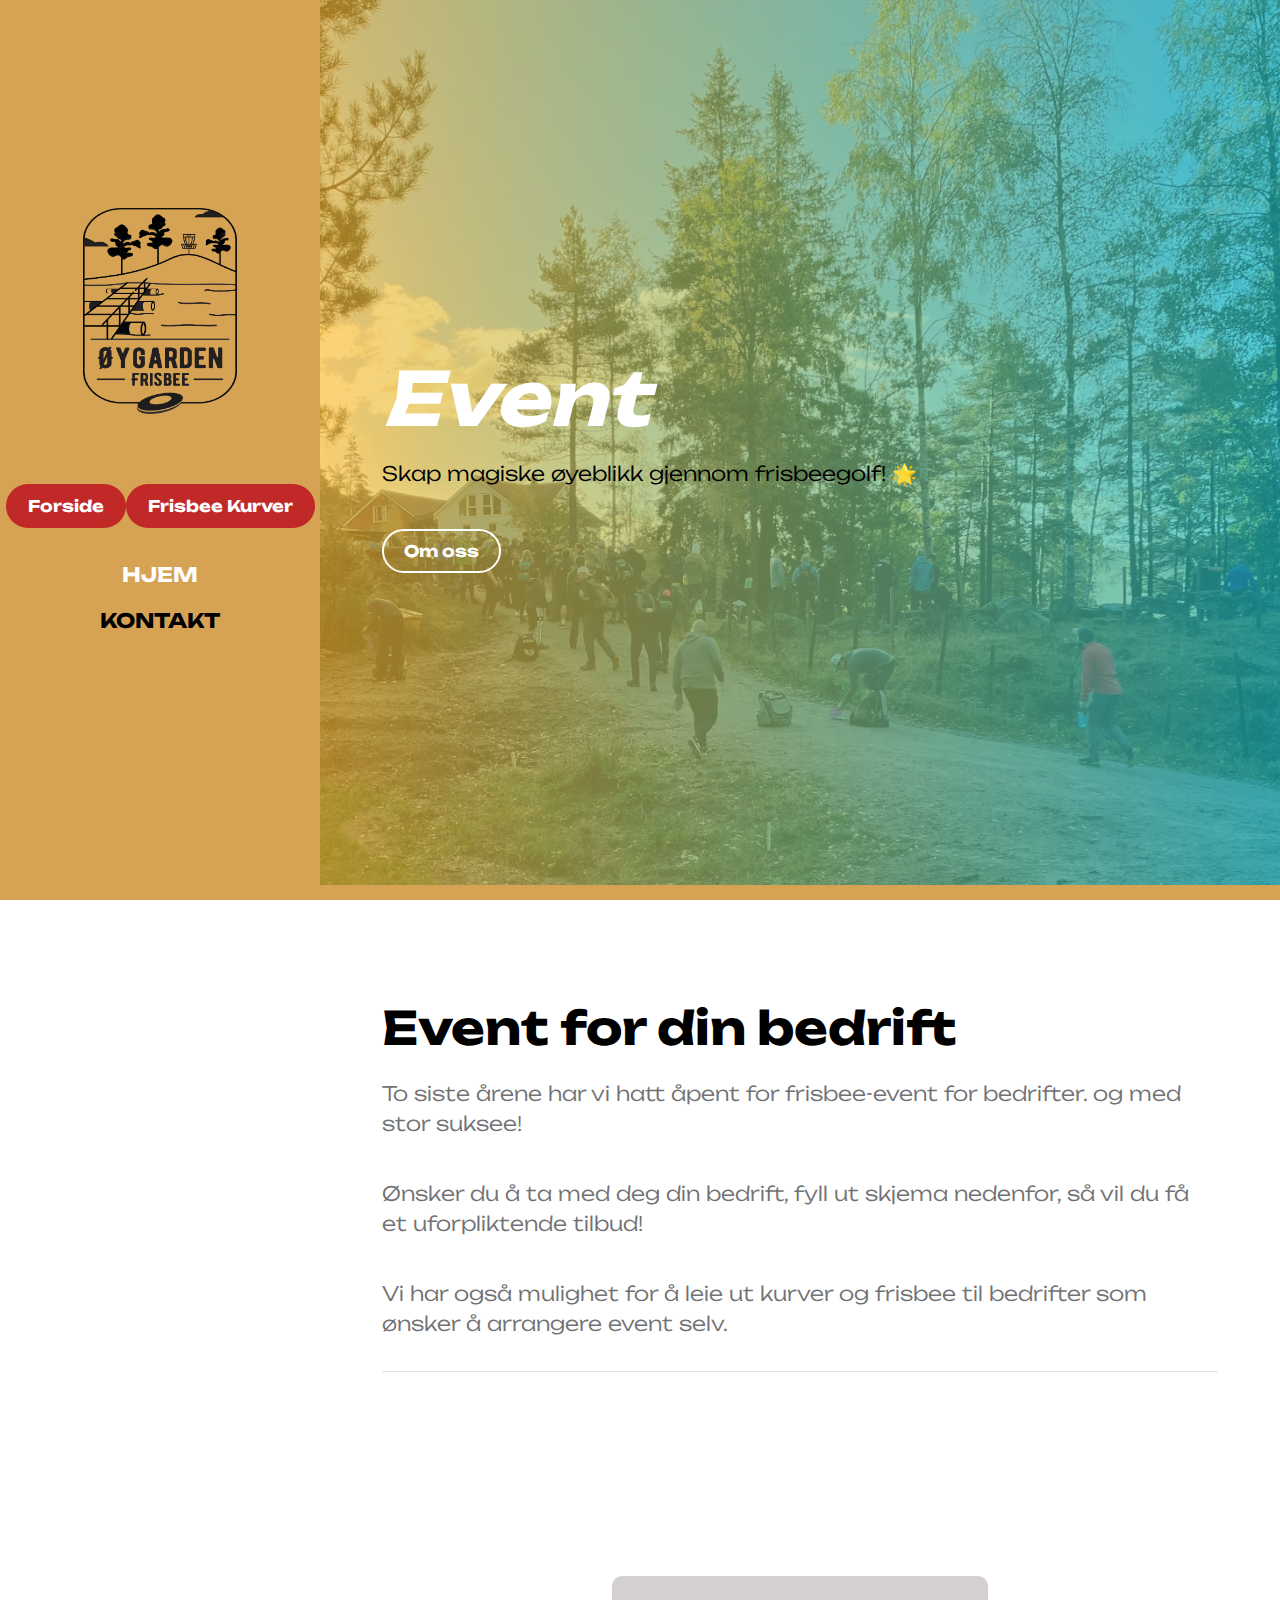
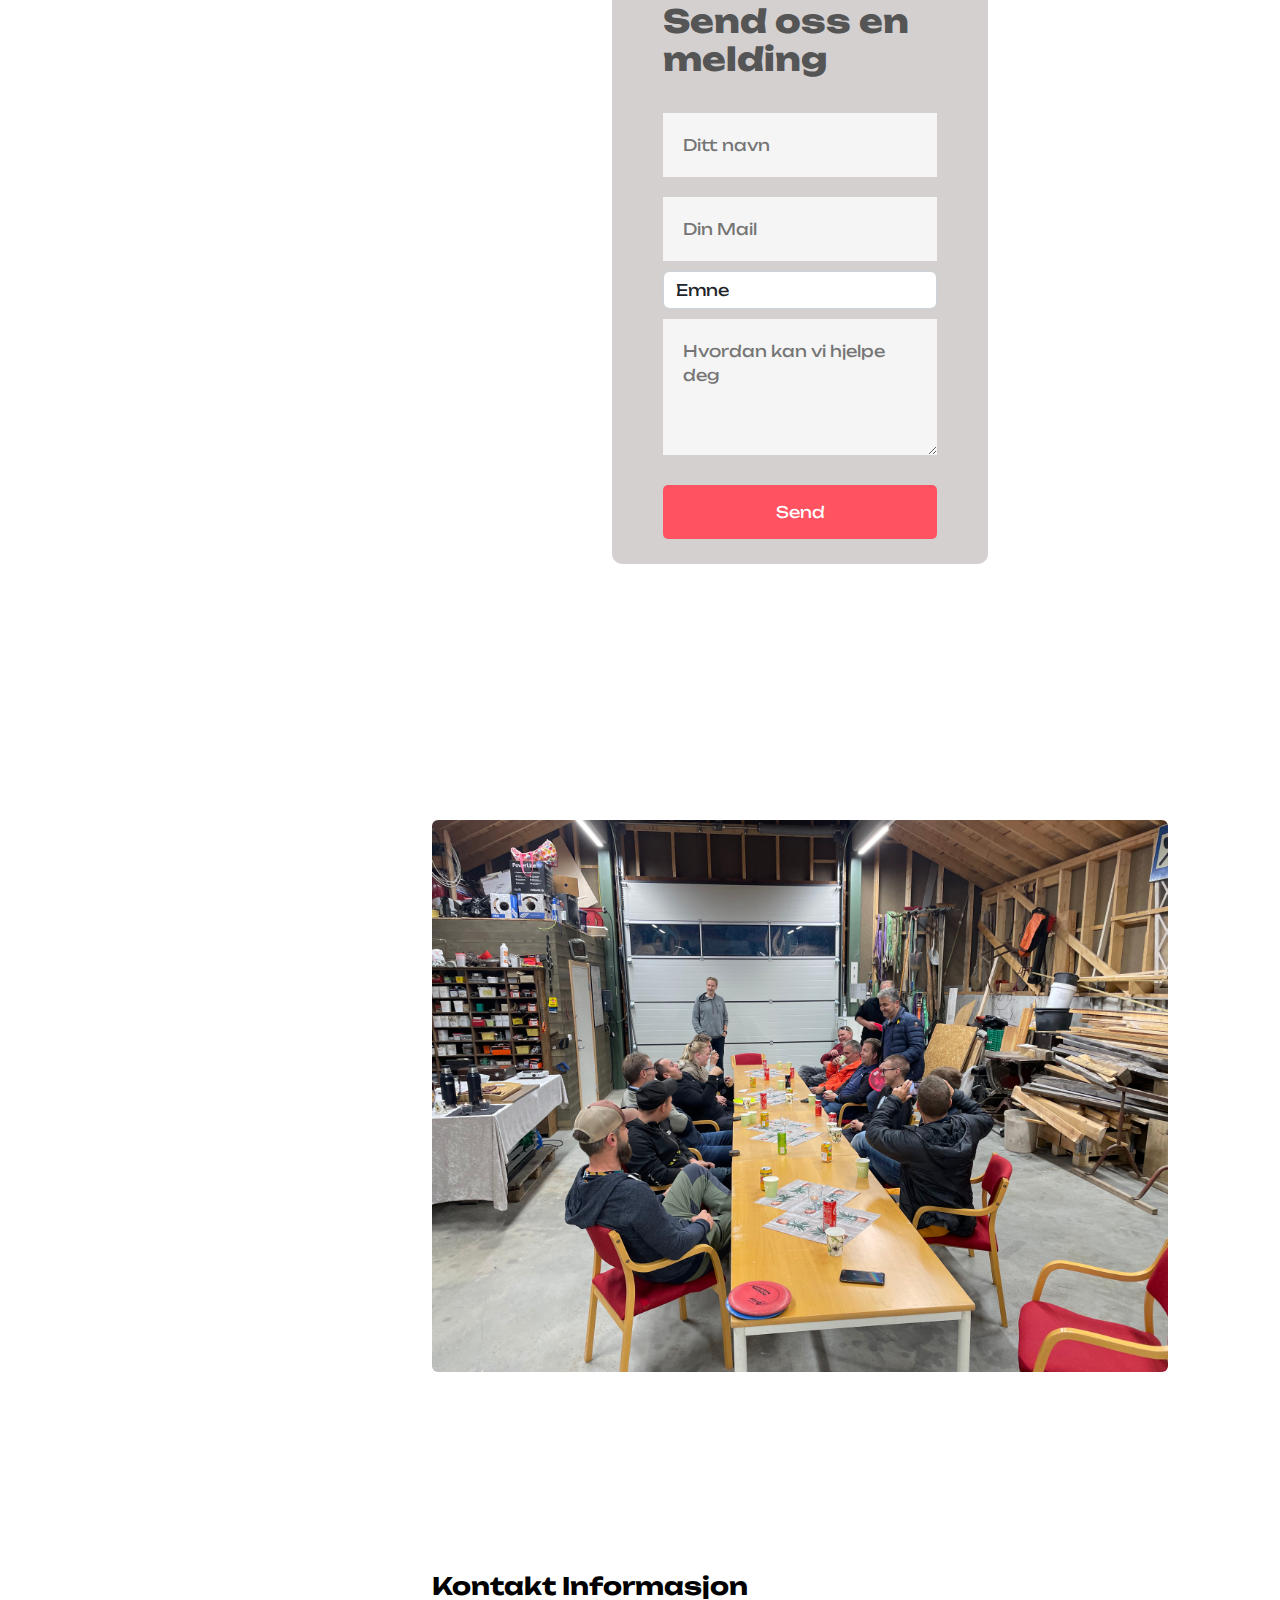
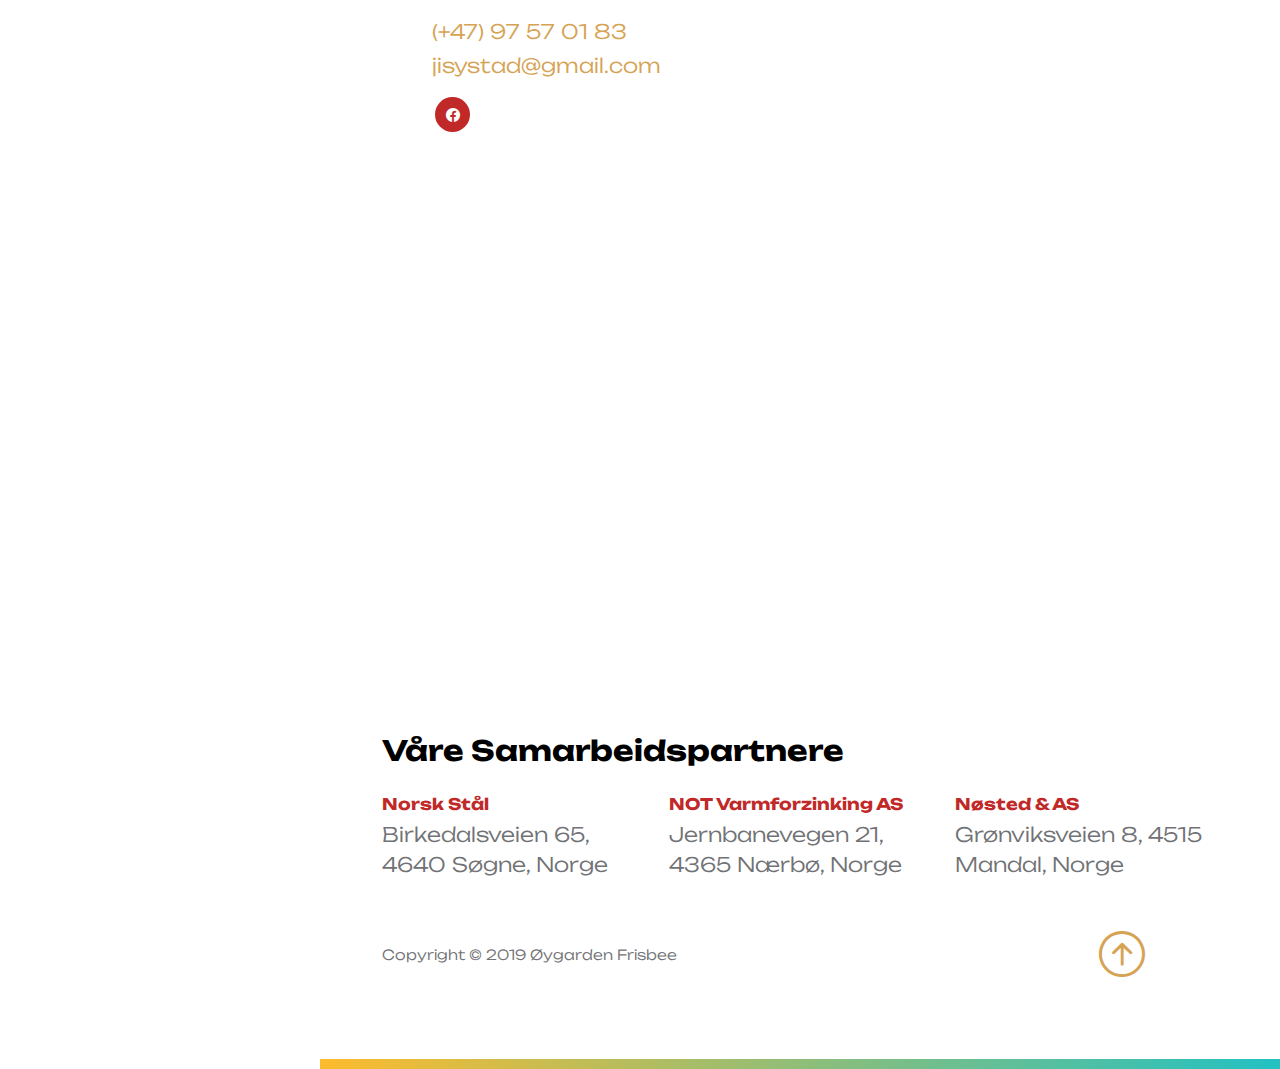
==== commit 612c822a: "." ====
--- a/Frisbee_event.html
+++ b/Frisbee_event.html
@@ -27,6 +27,8 @@
         <link rel="stylesheet" href="css/flipper.css">
 
         <link href="css/style.css" rel="stylesheet">
+
+        <link rel="icon" href="Oygarden_Frisbee.png" type="image/x-icon">
 <!--
 
 TemplateMo 585 Barber Shop
@@ -60,7 +62,7 @@
                                                         
                                 <a class="btn custom-btn smoothscroll mb-12" href="index.html">Forside</a>
                                 
-                                <a class="btn custom-btn smoothscroll mb-12" href="Norskpeoduserte_Kurver.html">Kurver</a>
+                                <a class="btn custom-btn smoothscroll mb-12" href="Norskpeoduserte_Kurver.html">Frisbee Kurver</a>
                                                                
                             </ul>   
                             <br>
@@ -145,7 +147,7 @@
                                     <input type="email" id="email" placeholder="Din Mail" required>
                                     <select id="subject" required class="form-control">
                                         <option value="" disabled selected>Emne</option>
-                                        <option value="Kurver">Kurver</option>
+                                        <option value="Kurver">Frisbee Kurver</option>
                                         <option value="Event">Event</option>
                                         <option value="Annet">Annet</option>
                                     </select>
